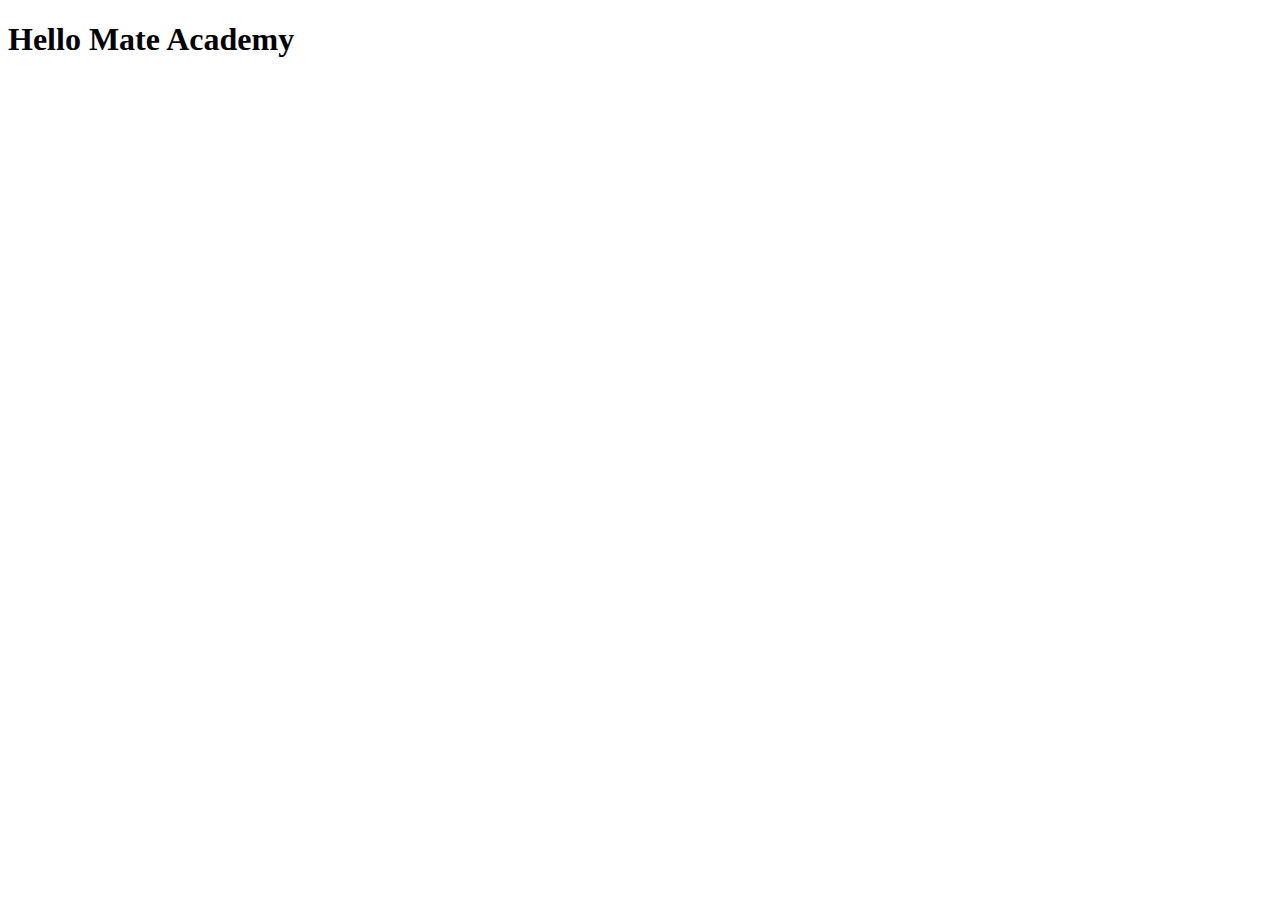
==== src/index.html @ 41a7dd94 "Initial commit" ====
<!DOCTYPE html>
<html lang="en">
  <head>
    <meta charset="UTF-8">
    <meta name="viewport" content="width=device-width, initial-scale=1.0">
    <title>Title</title>
    <link rel="stylesheet" href="./styles/main.scss">
  </head>
  <body>
    <h1>Hello Mate Academy</h1>
    <script type="text/javascript" src="scripts/main.js"></script>
  </body>
</html>
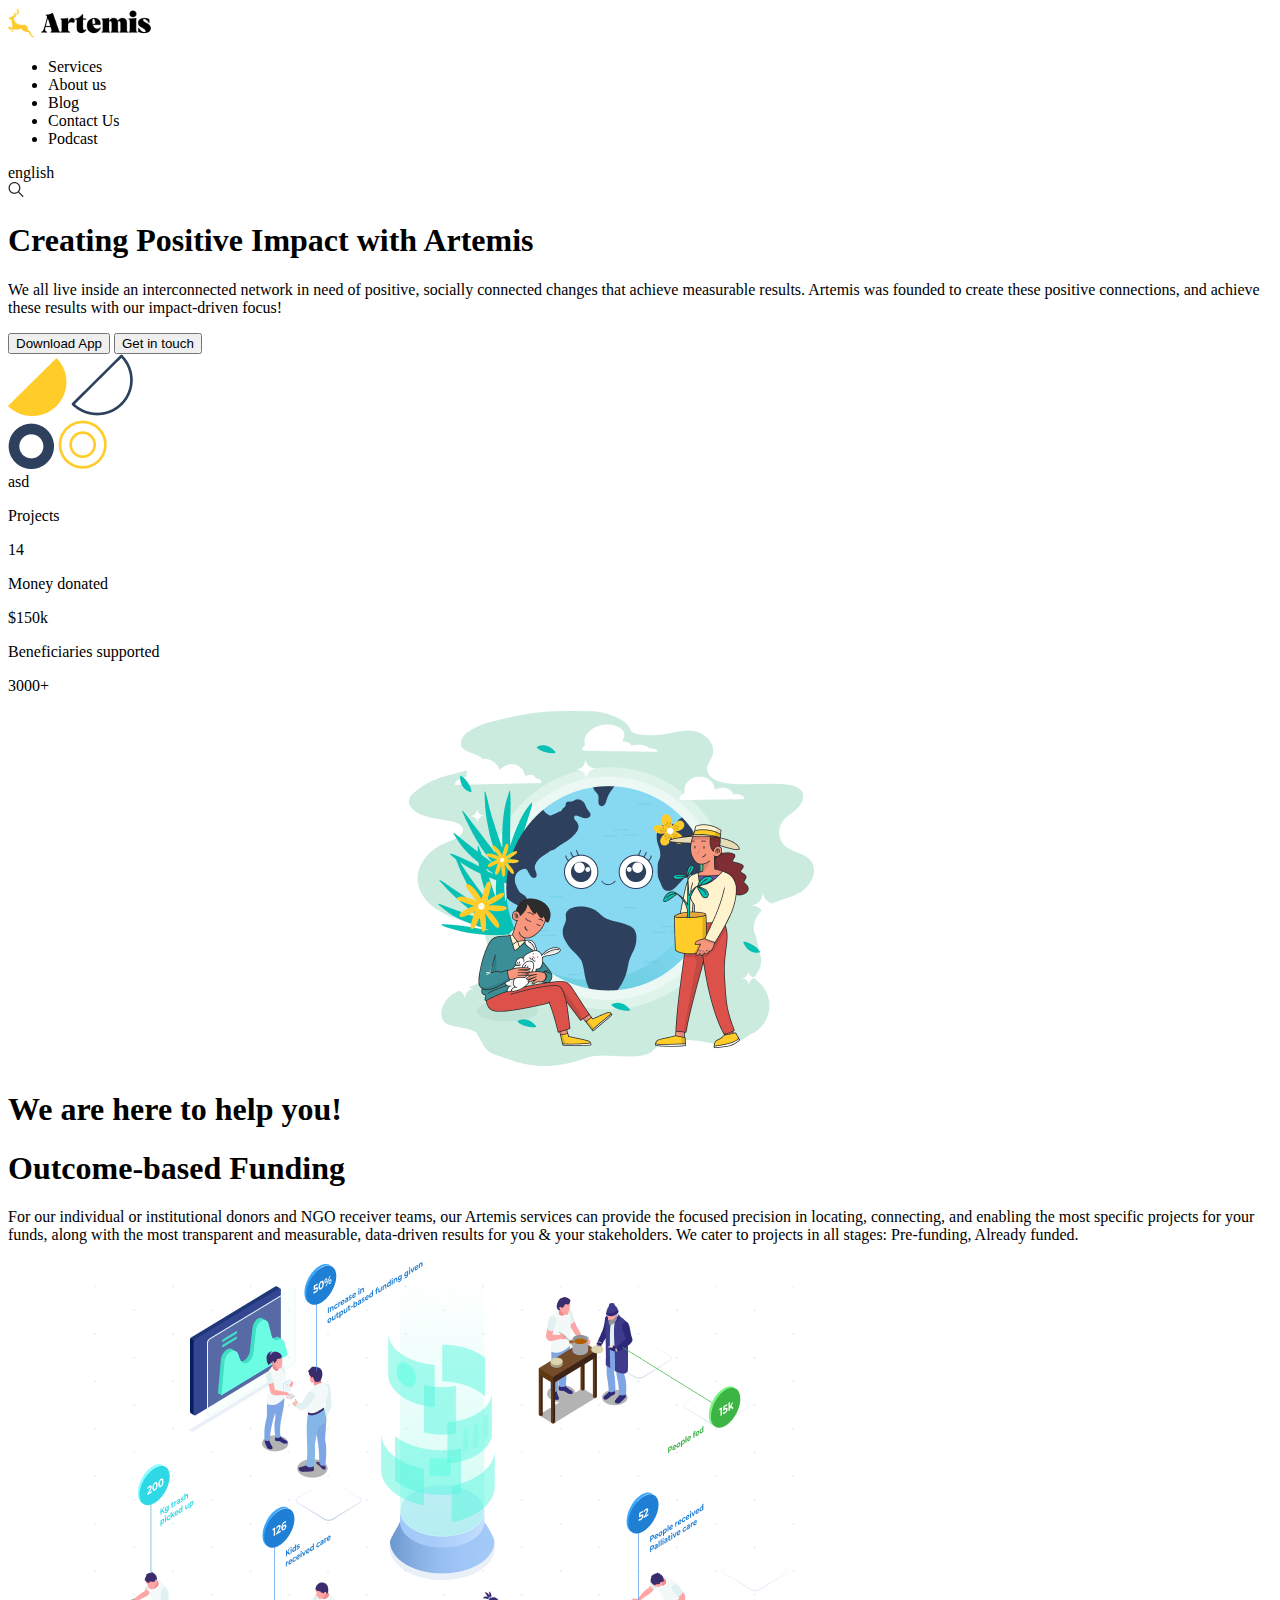
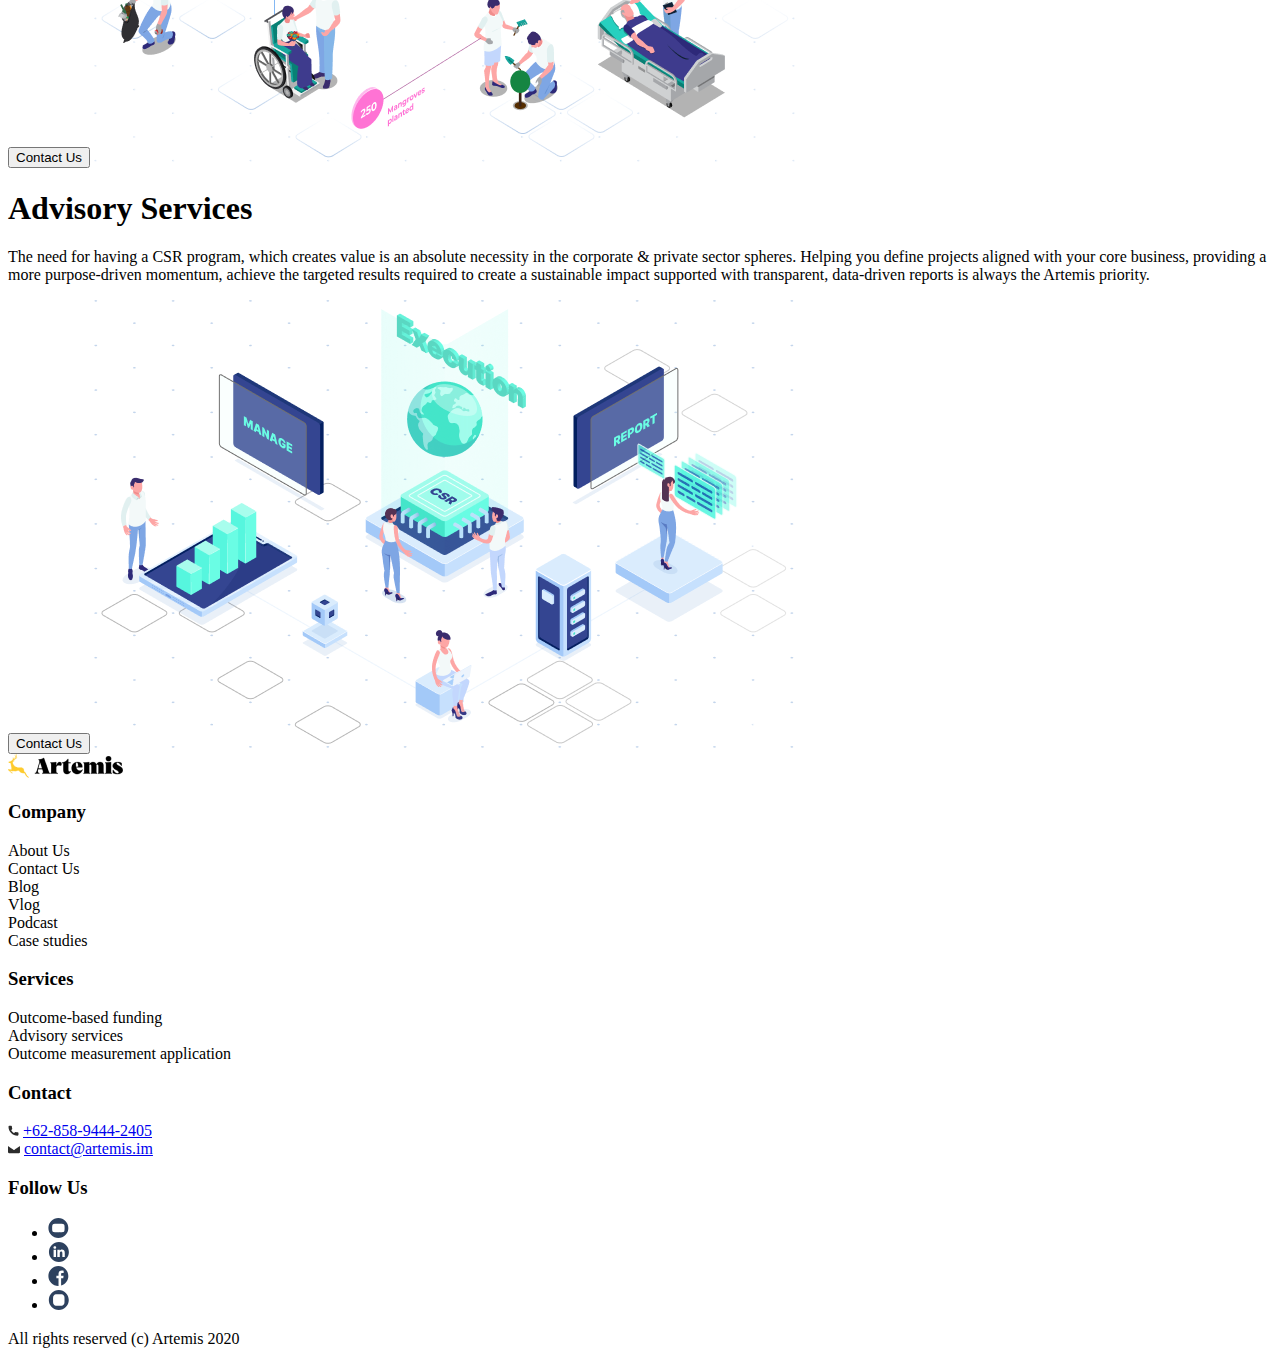
==== commit b93e79d0: "4 block in statick" ====
--- a/src/index.html
+++ b/src/index.html
@@ -3,11 +3,253 @@
   <head>
     <meta charset="UTF-8">
     <meta name="viewport" content="width=device-width, initial-scale=1.0">
-    <title>Title</title>
+    <title>Artemis</title>
+    <link rel="icon" href="./icon/Logo_favicon.png">
     <link rel="stylesheet" href="./styles/main.scss">
+    <link rel="preconnect" href="https://fonts.gstatic.com">
+    <link href="https://fonts.googleapis.com/css2?family=Open+Sans:wght@400;700&display=swap" rel="stylesheet">
   </head>
-  <body>
-    <h1>Hello Mate Academy</h1>
-    <script type="text/javascript" src="scripts/main.js"></script>
+  <body class="page">
+    <header class="page__content header">
+      <div class="header__content">
+        <div class="header__logo">
+          <a href="#" class="header__logo header__logo--link">
+            <img
+              src="./icon/Logo.png"
+              alt="logo"
+              class="header__logo"
+            >
+          </a>
+        </div>
+        <nav class="header__navigation">
+          <ul class="menu">
+            <li class="menu__item">Services</li>
+            <li class="menu__item">About us</li>
+            <li class="menu__item">Blog</li>
+            <li class="menu__item">Contact Us</li>
+            <li class="menu__item">Podcast</li>
+          </ul>
+        </nav>
+
+        <div class="header__other">
+          <div class="header__language">
+            english
+          </div>
+          <div class="header__search">
+            <img src="./images/Search_icon.svg" alt="Search icon">
+          </div>
+        </div>
+      </div>
+    </header>
+
+    <main>
+      <section class="about">
+        <div class="about__content">
+          <h1 class="about__title">Creating Positive Impact with Artemis</h1>
+          <p class="about__text">
+            We all live inside an interconnected network in need of positive,
+            socially connected changes that achieve measurable results.
+            Artemis was founded to create these positive connections,
+            and achieve these results with our impact-driven focus!
+          </p>
+          <button class="about about__button--active">Download App</button>
+          <button class="about__button">Get in touch</button>
+        </div>
+      </section>
+
+      <section class="projects">
+        <div class="projects__decorLeft">
+          <img
+            class="projects__decorImageLeft"
+            src="./images/projects/path226.png"
+            alt="decor_image"
+          >
+          <img
+            class="projects__decorImageLeft projects__decorImageLeft--2"
+            src="./images/projects/path228.png"
+            alt="decor_image"
+          >
+        </div>
+        <div class="projects__decorRight">
+          <img
+            class="projects__decorImageRight"
+            src="./images/projects/path724.png"
+            alt="decor_image"
+          >
+          <img
+            class="projects__decorImageRight projects__decorImageRight--2"
+            src="./images/projects/path726.png"
+            alt="decor_image"
+          >
+        </div>
+
+        <div class="projects__content">
+          <div class="projects__rectangle">asd</div>
+          <div>
+            <p class="projects__text">Projects</p>
+            <p class="projects__text projects__text--value">14</p>
+          </div>
+          <div>
+            <p class="projects__text">Money donated</p>
+            <p class="projects__text projects__text--value">$150k</p>
+          </div>
+          <div>
+            <p class="projects__text">Beneficiaries supported</p>
+            <p class="projects__text projects__text--value">3000+</p>
+          </div>
+          <img
+            class="projects__image-oval"
+            src="./images/projects/Oval.png"
+            alt="Oval_image"
+          >
+          <img
+            class="projects__image"
+            src="./images/projects/Earth_image.png"
+            alt="Earth_image"
+          >
+        </div>
+        <h1 class="projects__title">We are here to help you!</h1>
+
+      </section>
+
+      <section class="features">
+        <div class="features__content">
+          <h1 class="features__title">Outcome-based Funding</h1>
+          <p class="features__text">
+            For our individual or institutional donors and NGO receiver teams,
+            our Artemis services can provide the focused precision in locating, connecting,
+            and enabling the most specific projects for your funds, along with the most transparent and measurable,
+            data-driven results for you & your stakeholders. We cater to projects in all stages: Pre-funding, Already funded.
+          </p>
+          <button class="features__button features__button--active">Contact Us</button>
+          <img
+            class="features__image"
+            src="./images/features/Features.png"
+            alt="features_images"
+          >
+        </div>
+      </section>
+
+      <section class="features-service">
+        <div class="features-service__content">
+          <h1 class="features-service__title">Advisory Services</h1>
+          <p class="features-service__text">
+            The need for having a CSR program, which creates value is an
+            absolute necessity in the corporate & private sector spheres. Helping you define projects
+            aligned with your core business, providing a more purpose-driven momentum, achieve the
+            targeted results required to create a sustainable impact supported with transparent,
+            data-driven reports is always the Artemis priority.
+          </p>
+          <button class="features-service__button features-service__button--active">Contact Us</button>
+          <img
+            class="features-service__image"
+            src="./images/features-service/features-service.png"
+            alt="features-service_images"
+          >
+        </div>
+      </section>
+
+    </main>
+
+    <footer class="footer">
+      <div class="footer__content">
+        <div class="footer__content-item">
+          <a href="#" class="footer__content-item footer__content-item--link">
+            <img
+              src="./images/footer/Logo (2).png"
+              alt="logo"
+              class="footer__logo"
+            >
+          </a>
+        </div>
+        <div class="footer__content-item">
+          <h3 class="footer__title">
+            Company
+          </h3>
+
+          <nav>
+            <li class="footer__content-nav">About Us</li>
+            <li class="footer__content-nav">Contact Us</li>
+            <li class="footer__content-nav">Blog</li>
+            <li class="footer__content-nav">Vlog</li>
+            <li class="footer__content-nav">Podcast</li>
+            <li class="footer__content-nav">Case studies</li>
+          </nav>
+        </div>
+        <div class="footer__content-item">
+          <h3 class="footer__title">
+            Services
+          </h3>
+
+          <nav>
+            <li class="footer__content-nav">Outcome-based funding</li>
+            <li class="footer__content-nav">Advisory services </li>
+            <li class="footer__content-nav">Outcome measurement application</li>
+          </nav>
+        </div>
+        <div class="footer__content-item">
+          <h3 class="footer__title">
+            Contact
+          </h3>
+
+          <nav>
+            <li class="footer__content-nav">
+              <img src="./images/Phone_icon.svg" alt="Phone_icon">
+              <a
+                href="tel:+62-858-9444-2405"
+                type="phone"
+                class="footer__link"
+              >
+                +62-858-9444-2405
+              </a>
+            </li>
+            <li class="footer__content-nav">
+              <img src="./images/Email_icon.svg" alt="Email_icon">
+              <a
+                href="mailto:contact@artemis.im"
+                type="phone"
+                class="footer__link"
+              >
+                contact@artemis.im
+              </a>
+            </li>
+
+          </nav>
+        </div>
+        <div class="footer__content-item">
+          <h3 class="footer__title">
+            Follow Us
+          </h3>
+
+          <ul class="footer__list">
+            <li class="footer__item">
+              <a href="" class="footer__link">
+                <img src="./images/footer/YouTube.svg" alt="YouTube_icon">
+              </a>
+            </li>
+            <li class="footer__item">
+              <a href="" class="footer__link">
+                <img src="./images/footer/Linkedin.svg" alt="Linkedin_icon">
+              </a>
+            </li>
+            <li class="footer__item">
+              <a href="" class="footer__link">
+                <img src="./images/footer/Facebook.svg" alt="Facebook_icon">
+              </a>
+            </li>
+            <li class="footer__item">
+              <a href="" class="footer__link">
+                <img src="./images/footer/Instagram.svg" alt="Instagram_icon">
+              </a>
+            </li>
+          </ul>
+
+        </div>
+      </div>
+
+      <div class="footer__copyright">
+        All rights reserved (c) Artemis 2020
+      </div>
+    </footer>
   </body>
 </html>
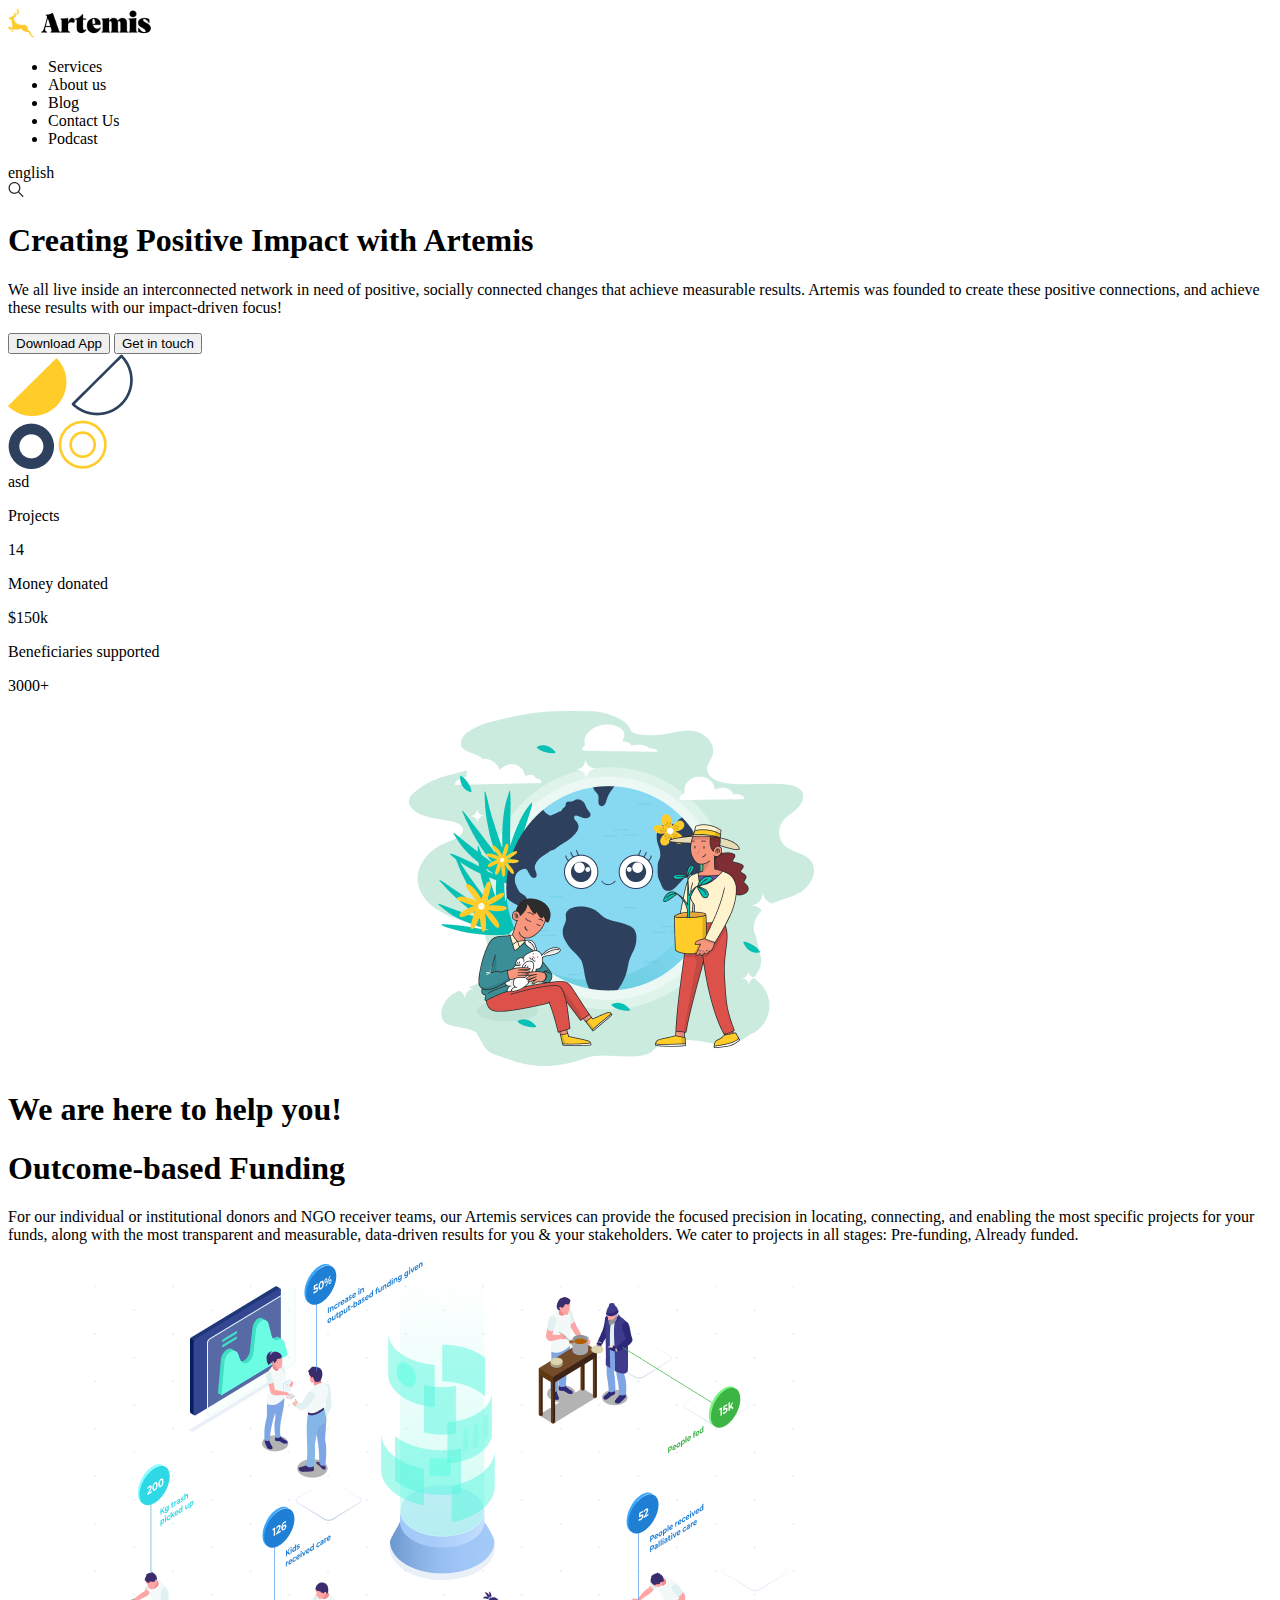
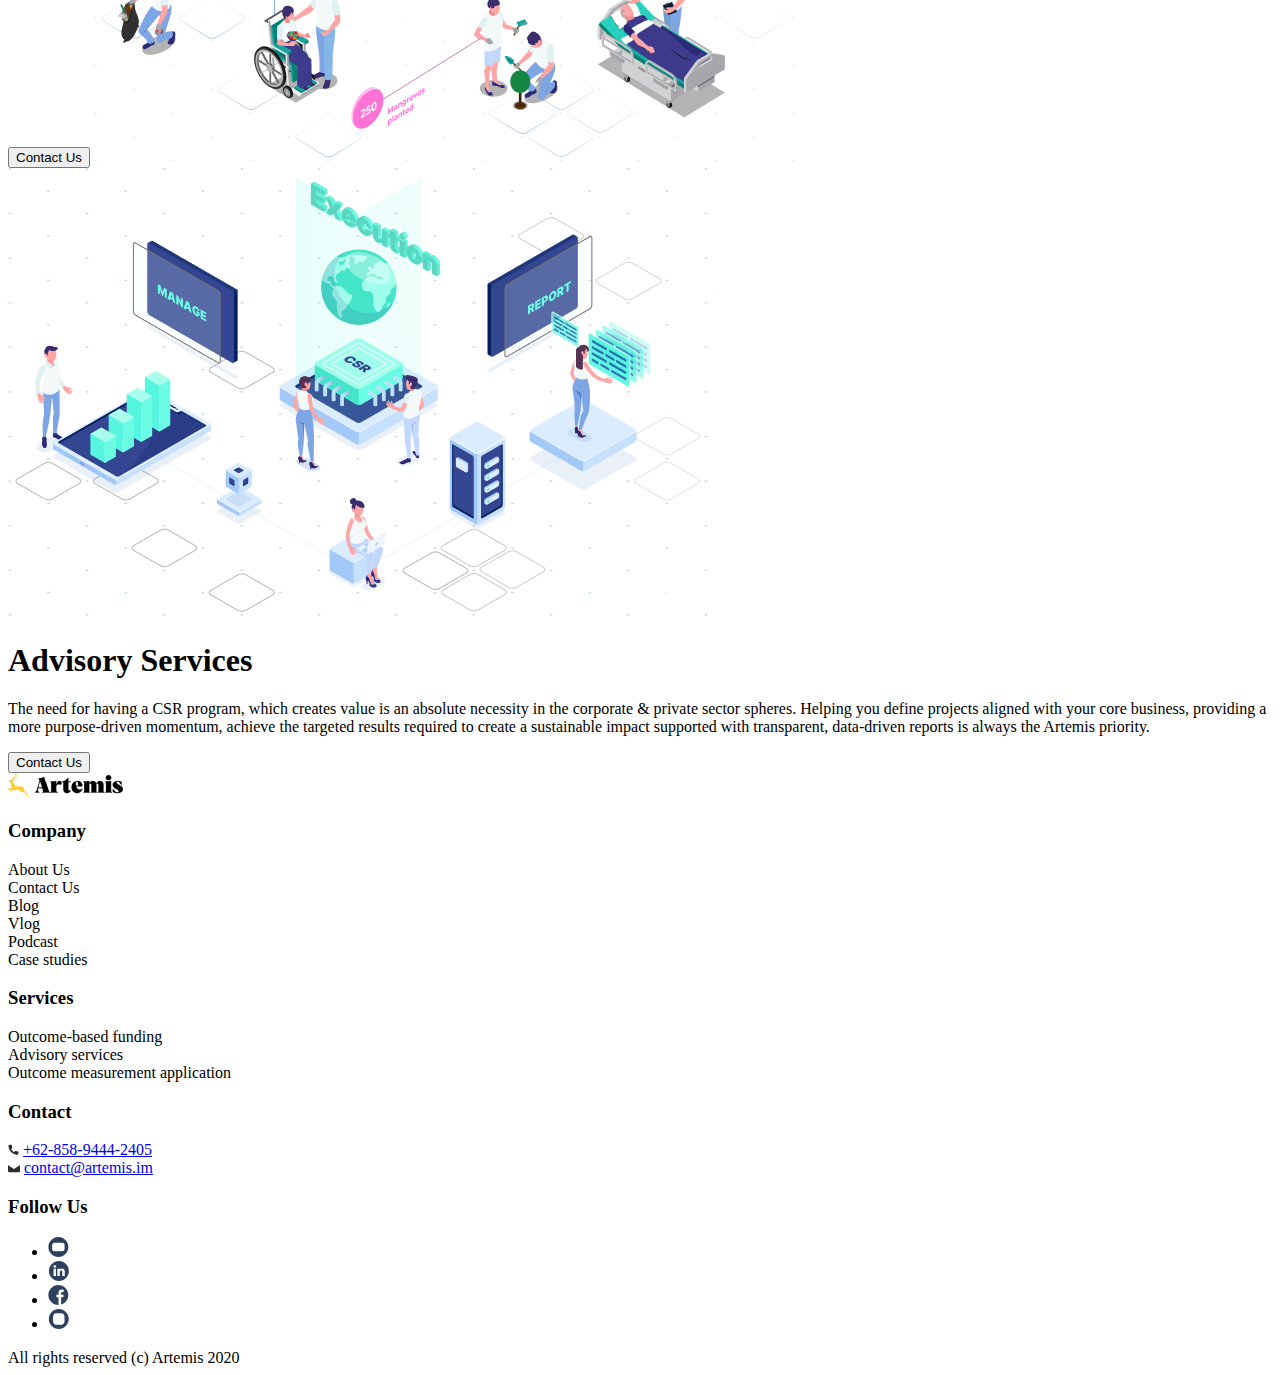
==== commit eb2834e7: "4 block static" ====
--- a/src/index.html
+++ b/src/index.html
@@ -131,6 +131,11 @@
       </section>
 
       <section class="features-service">
+        <img
+          class="features-service__image"
+          src="./images/features-service/features-service.png"
+          alt="features-service_images"
+        >
         <div class="features-service__content">
           <h1 class="features-service__title">Advisory Services</h1>
           <p class="features-service__text">
@@ -141,11 +146,6 @@
             data-driven reports is always the Artemis priority.
           </p>
           <button class="features-service__button features-service__button--active">Contact Us</button>
-          <img
-            class="features-service__image"
-            src="./images/features-service/features-service.png"
-            alt="features-service_images"
-          >
         </div>
       </section>
 
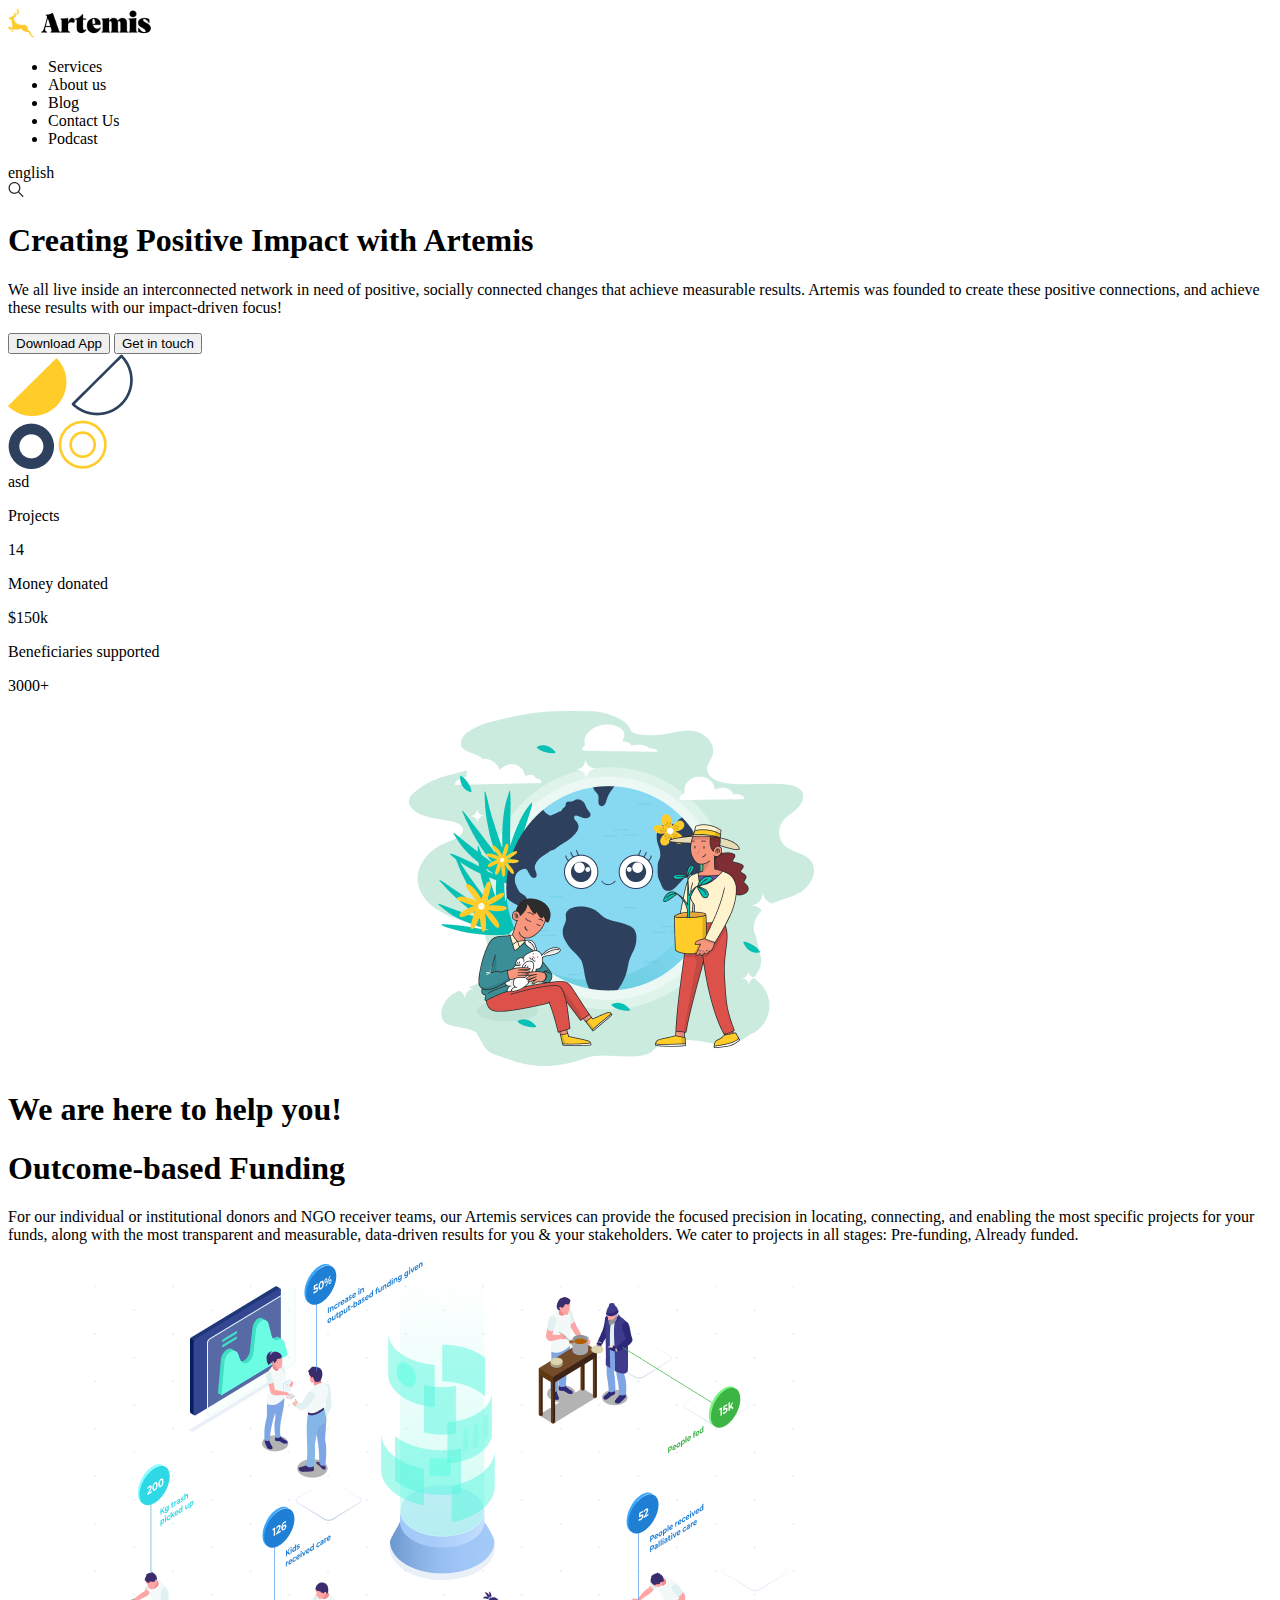
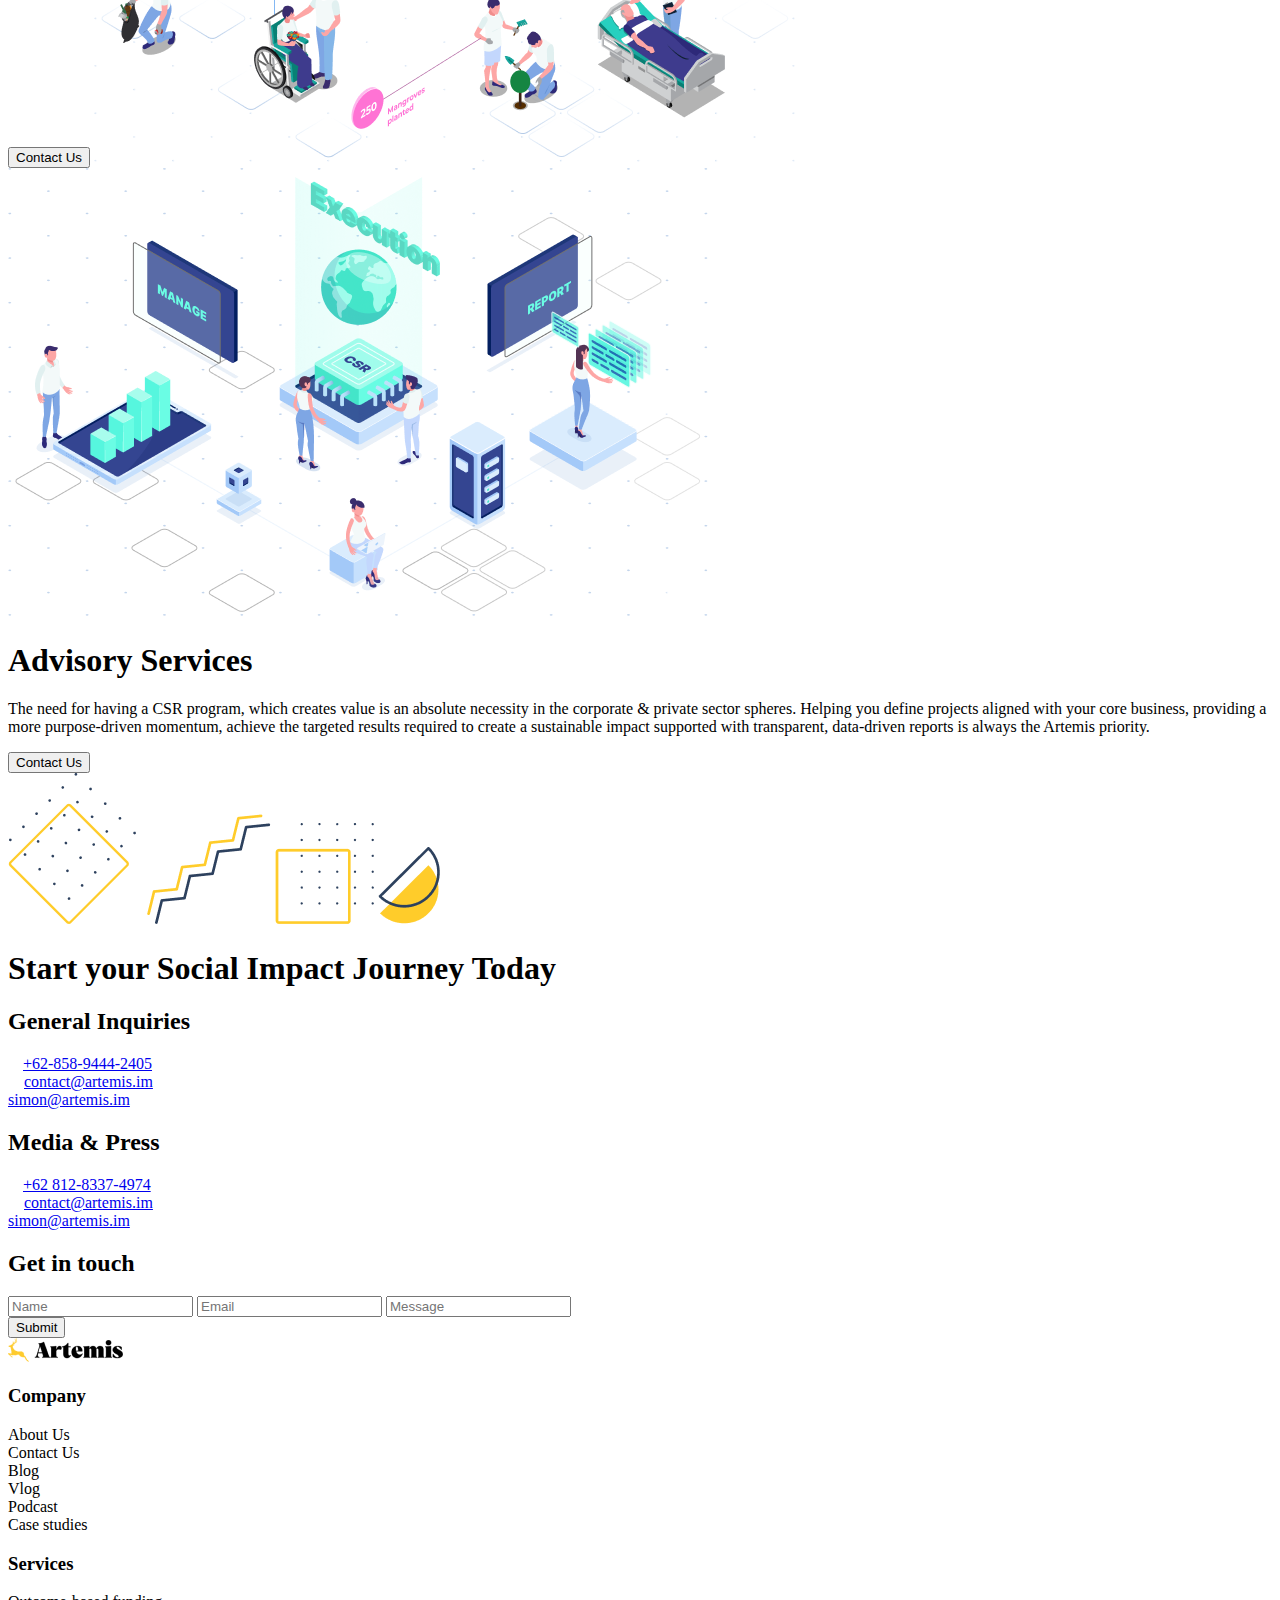
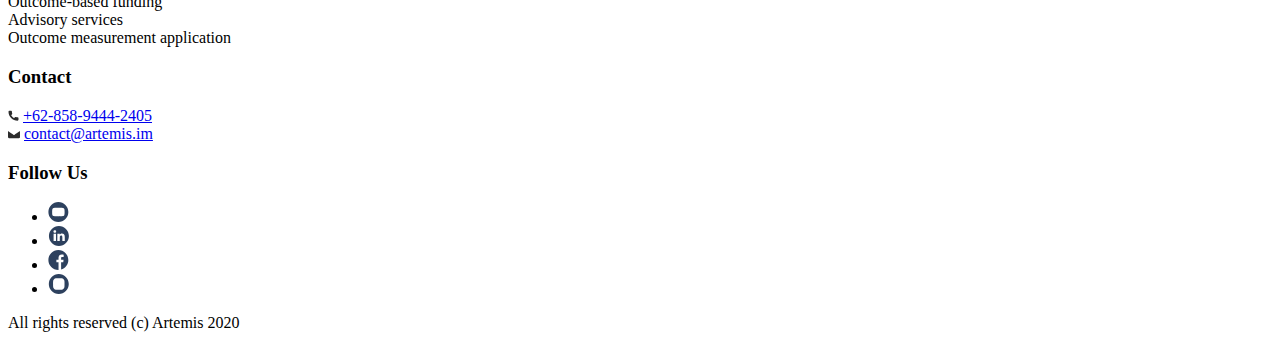
==== commit b25d53b5: "add block form" ====
--- a/src/index.html
+++ b/src/index.html
@@ -149,6 +149,137 @@
         </div>
       </section>
 
+      <section class="formBlock">
+        <img
+          class="formBlock__decorFirst"
+          src="./images/formBlock/squreTop.png"
+          alt="decor_image"
+        >
+        <img
+          class="formBlock__decorSecond"
+          src="./images/formBlock/brokenLine.png"
+          alt="decor_image"
+        >
+        <img
+          class="formBlock__decorThird"
+          src="./images/formBlock/squreRight.png"
+          alt="decor_image"
+        >
+        <img
+          class="formBlock__decorFourth"
+          src="./images/formBlock/halfCircle.png"
+          alt="decor_image"
+        >
+        <h1 class="formBlock__title">
+          Start your Social Impact
+          Journey Today
+        </h1>
+        <div class="formBlock__content">
+          <div class="formBlock__infoContent">
+            <div>
+              <h2 class="formBlock__titleSmall formBlock__titleSmall--info">
+                General Inquiries
+              </h2>
+              <li class="formBlock__item">
+                <img
+                  color="#fff"
+                  src="./images/formBlock/phone.png"
+                  alt="Phone_icon"
+                >
+                <a
+                  href="tel:+62-858-9444-2405"
+                  type="phone"
+                  class="formBlock__link"
+                >
+                  +62-858-9444-2405
+                </a>
+              </li>
+              <li class="formBlock__item">
+                <img src="./images/formBlock/email.png" alt="Email_icon">
+                <a
+                  href="mailto:contact@artemis.im"
+                  type="phone"
+                  class="formBlock__link"
+                >
+                  contact@artemis.im
+                </a>
+              </li>
+              <li class="formBlock__item">
+                <a
+                  href="mailto:simon@artemis.im"
+                  type="phone"
+                  class="formBlock__link"
+                >
+                  simon@artemis.im
+                </a>
+              </li>
+            </div>
+
+            <div>
+              <h2 class="formBlock__titleSmall formBlock__titleSmall--info">
+                Media & Press
+              </h2>
+              <li class="formBlock__item">
+                <img
+                  color="#fff"
+                  src="./images/formBlock/phone.png"
+                  alt="Phone_icon"
+                >
+                <a
+                  href="tel:+62 812-8337-4974"
+                  type="phone"
+                  class="formBlock__link"
+                >
+                +62 812-8337-4974
+                </a>
+              </li>
+              <li class="formBlock__item">
+                <img src="./images/formBlock/email.png" alt="Email_icon">
+                <a
+                  href="mailto:contact@artemis.im"
+                  type="phone"
+                  class="formBlock__link"
+                >
+                  contact@artemis.im
+                </a>
+              </li>
+              <li class="formBlock__item">
+                <a
+                  href="mailto:simon@artemis.im"
+                  type="phone"
+                  class="formBlock__link"
+                >
+                  simon@artemis.im
+                </a>
+              </li>
+            </div>
+          </div>
+
+
+          <form class="formBlock__form">
+            <h2 class="formBlock__titleSmall">Get in touch</h2>
+            <input
+              class="formBlock__input"
+              type="text"
+              placeholder="Name"
+            >
+            <input
+              class="formBlock__input"
+              type="email"
+              placeholder="Email"
+            >
+            <input
+              class="formBlock__input"
+              type="text"
+              placeholder="Message"
+            >
+            <div class="formBlock__button-center">
+              <button class="formBlock__button" type="submit">Submit</button>
+            </div>
+          </form>
+        </div>
+      </section>
+
     </main>
 
     <footer class="footer">
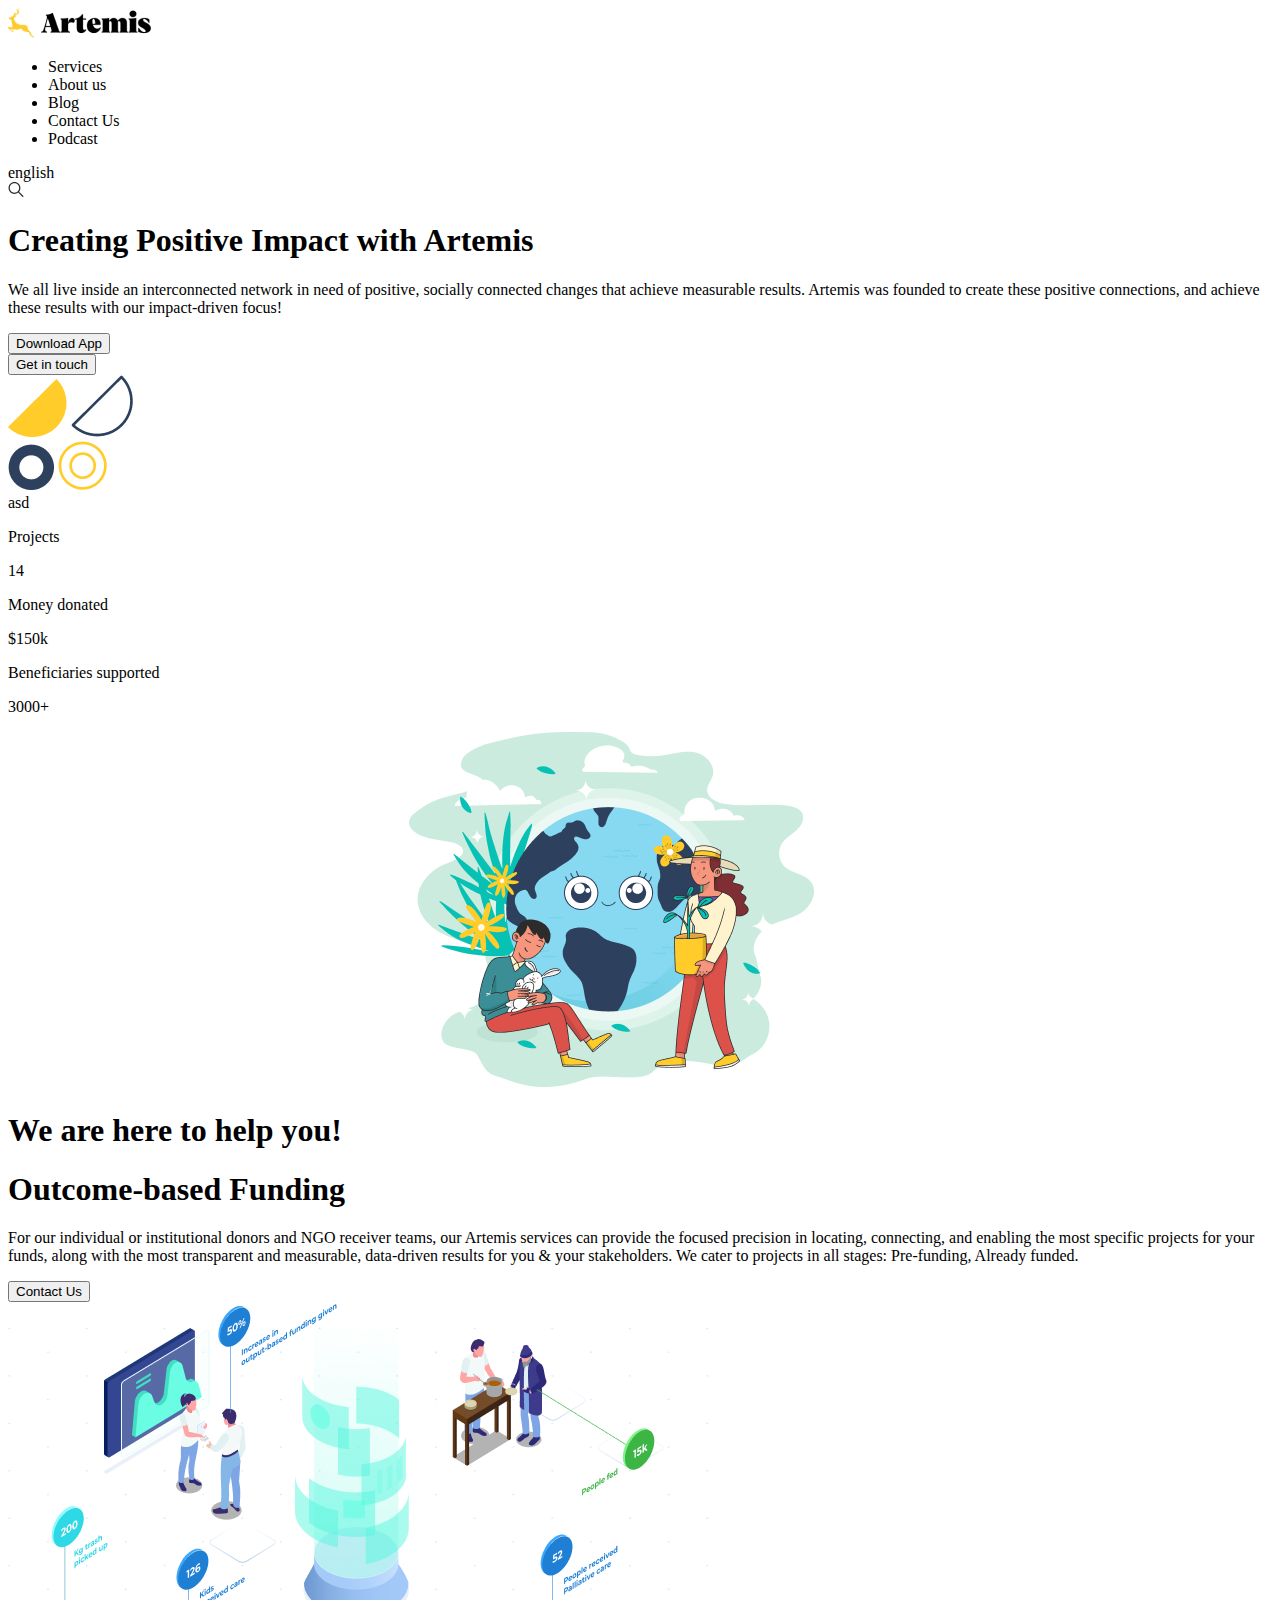
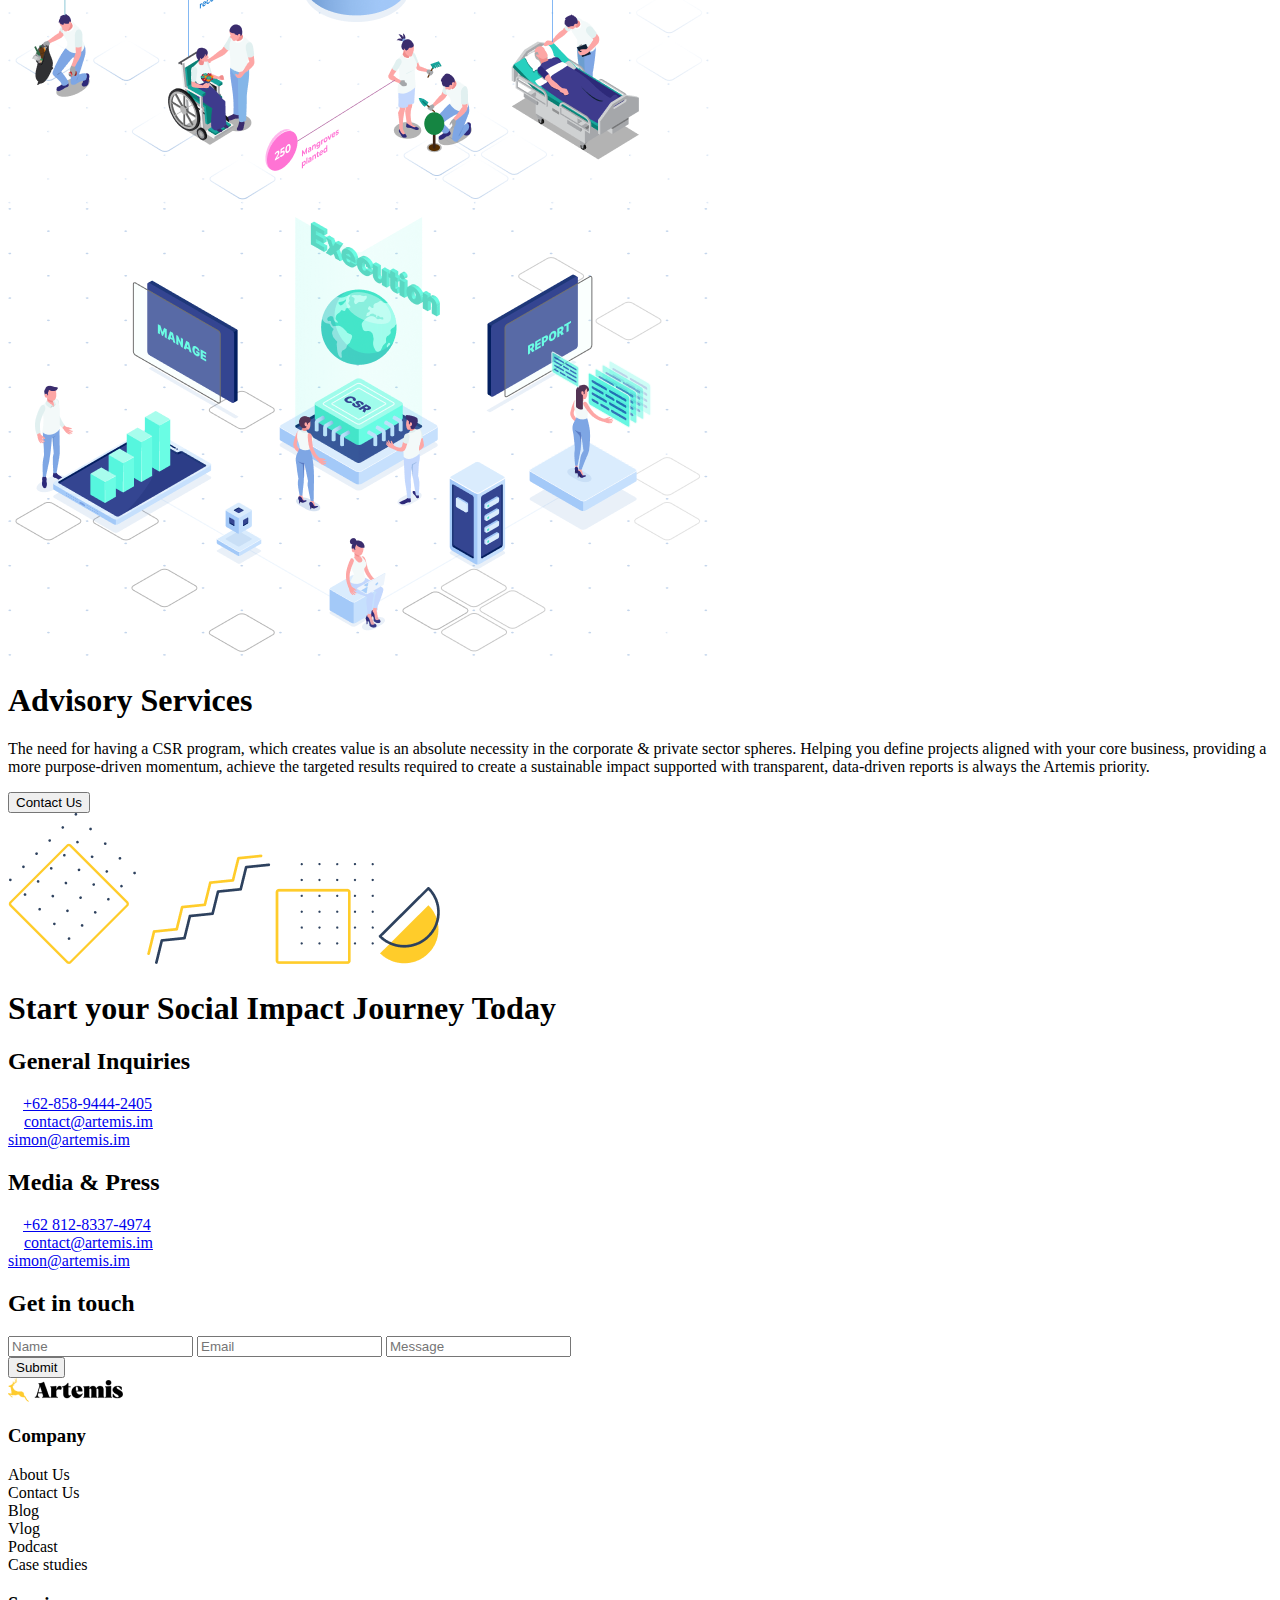
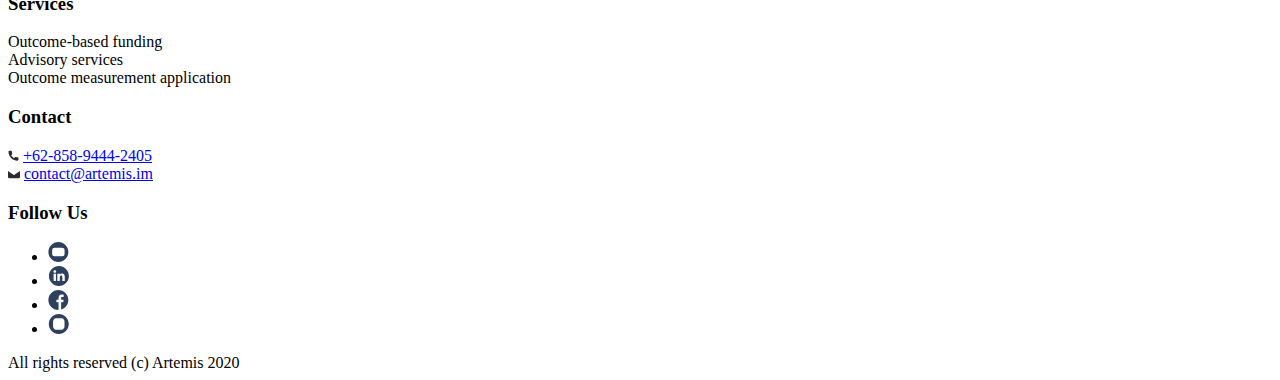
==== commit 43bb76a1: "add some link" ====
--- a/src/index.html
+++ b/src/index.html
@@ -53,7 +53,9 @@
             and achieve these results with our impact-driven focus!
           </p>
           <button class="about about__button--active">Download App</button>
-          <button class="about__button">Get in touch</button>
+          <form action="#getInTouch" class="about__formButton">
+            <button class="about__button">Get in touch</button>
+          </form>
         </div>
       </section>
 
@@ -121,7 +123,9 @@
             and enabling the most specific projects for your funds, along with the most transparent and measurable,
             data-driven results for you & your stakeholders. We cater to projects in all stages: Pre-funding, Already funded.
           </p>
-          <button class="features__button features__button--active">Contact Us</button>
+          <form action="#getInTouch" class="features__formButton">
+            <button class="features__button features__button--active">Contact Us</button>
+          </form>
           <img
             class="features__image"
             src="./images/features/Features.png"
@@ -145,7 +149,9 @@
             targeted results required to create a sustainable impact supported with transparent,
             data-driven reports is always the Artemis priority.
           </p>
-          <button class="features-service__button features-service__button--active">Contact Us</button>
+          <form action="#getInTouch" class="features-service__formButton">
+            <button class="features-service__button features-service__button--active">Contact Us</button>
+          </form>
         </div>
       </section>
 
@@ -170,7 +176,7 @@
           src="./images/formBlock/halfCircle.png"
           alt="decor_image"
         >
-        <h1 class="formBlock__title">
+        <h1 class="formBlock__title" id="getInTouch">
           Start your Social Impact
           Journey Today
         </h1>
@@ -256,22 +262,25 @@
           </div>
 
 
-          <form class="formBlock__form">
+          <form method="post" class="formBlock__form">
             <h2 class="formBlock__titleSmall">Get in touch</h2>
             <input
               class="formBlock__input"
               type="text"
               placeholder="Name"
+              required
             >
             <input
               class="formBlock__input"
               type="email"
               placeholder="Email"
+              required
             >
             <input
               class="formBlock__input"
               type="text"
               placeholder="Message"
+              required
             >
             <div class="formBlock__button-center">
               <button class="formBlock__button" type="submit">Submit</button>
